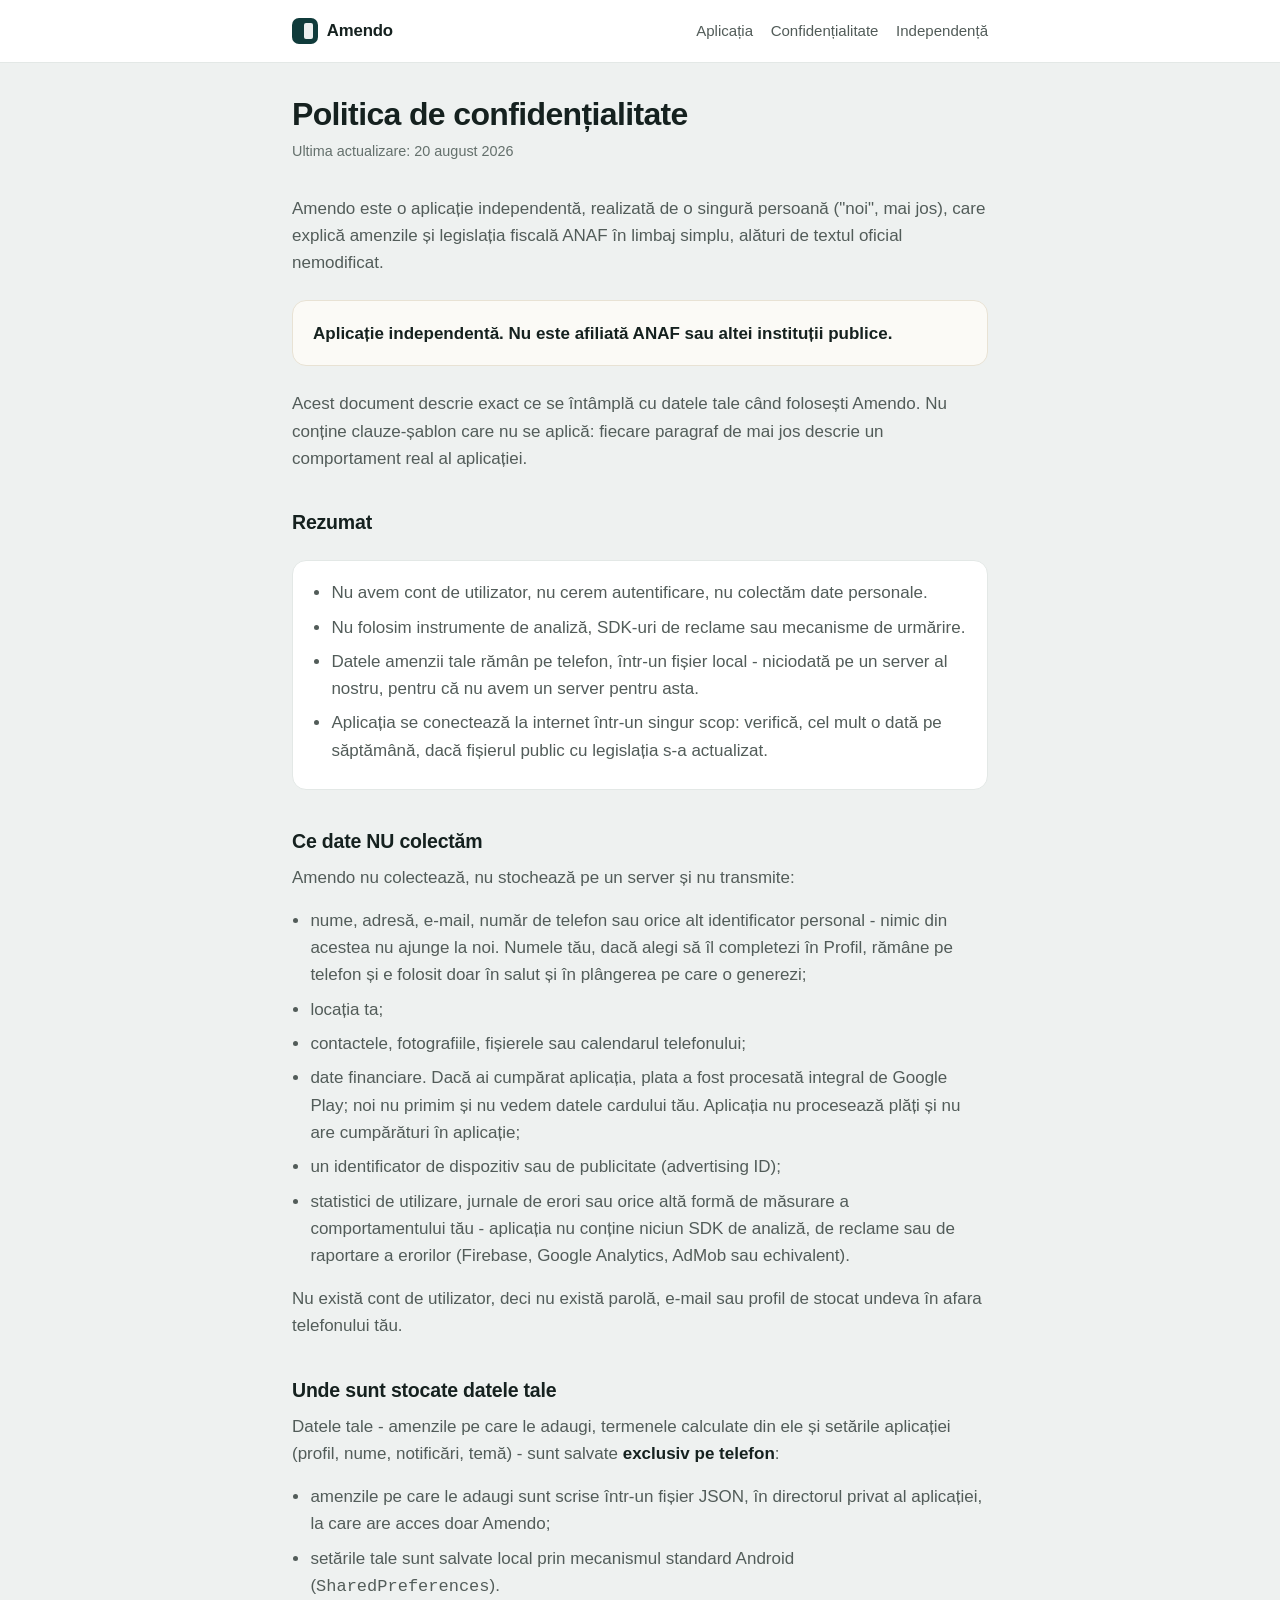
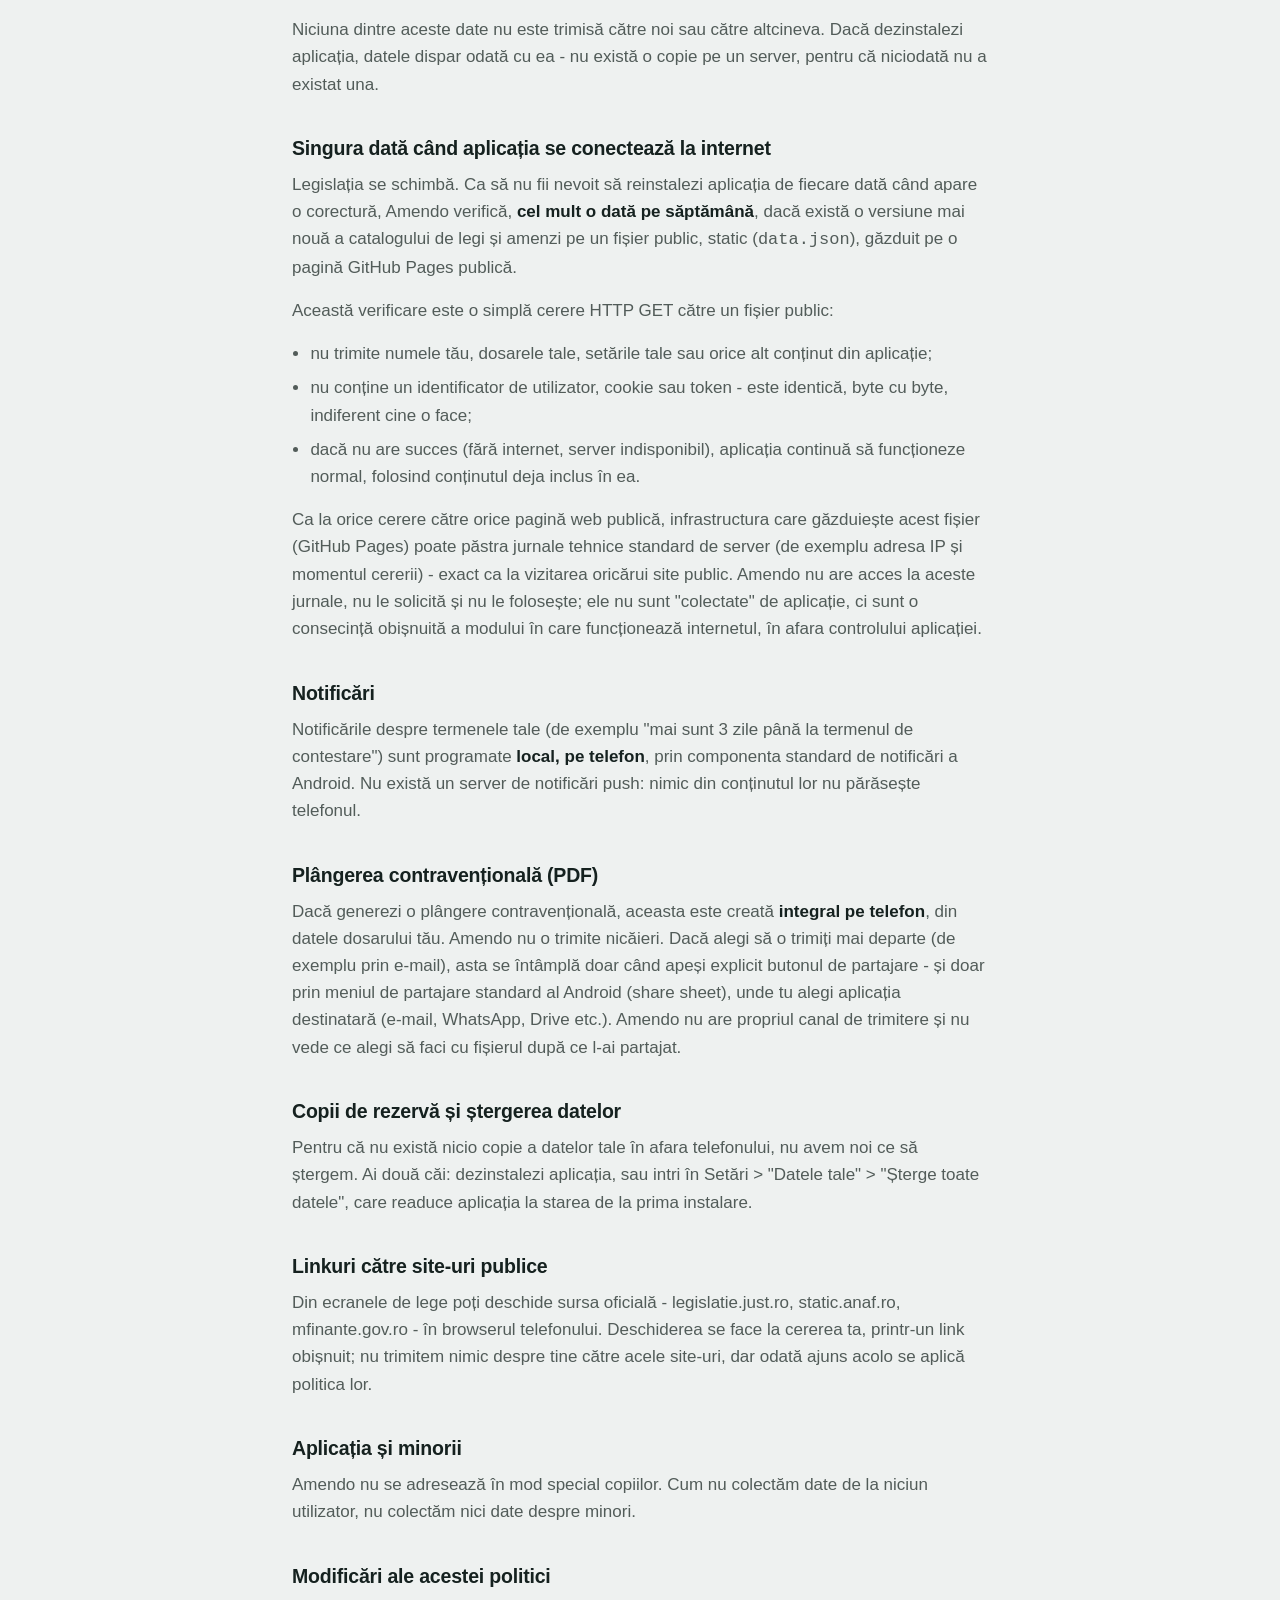
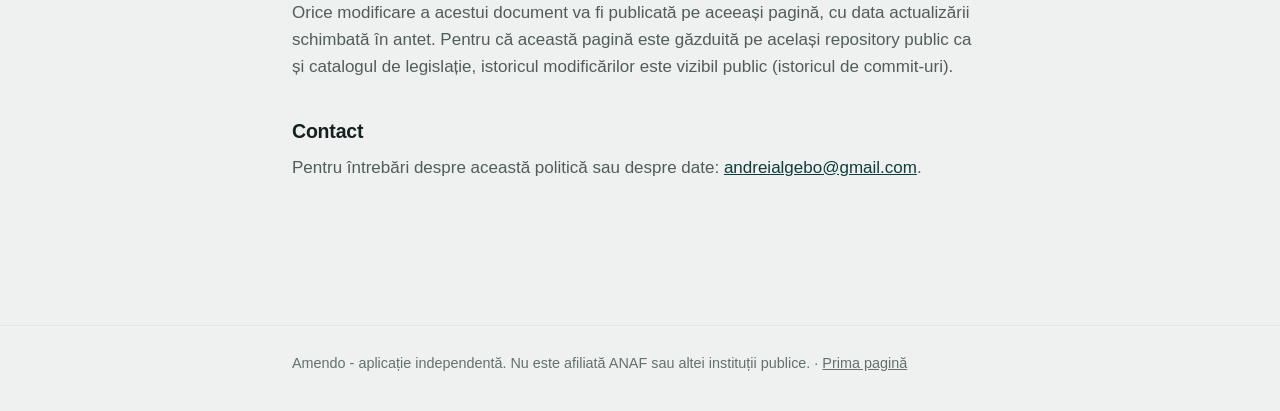
==== confidentialitate.html @ 7123828b "feat: continutul public initial Catalogul de legislatie (10 acte, 75 de contraventii, 17 termene) pl" ====
<!doctype html>
<html lang="ro">
<head>
<meta charset="utf-8">
<meta name="viewport" content="width=device-width, initial-scale=1">
<title>Politica de confidențialitate - Amendo</title>
<meta name="description" content="Ce se întâmplă cu datele tale când folosești Amendo: nimic nu pleacă de pe telefon. Politica de confidențialitate completă.">
<link rel="stylesheet" href="style.css">
</head>
<body>

<header class="site">
  <div class="wrap">
    <a class="mark" href="index.html"><span class="glyph"></span>Amendo</a>
    <nav class="site">
      <a href="index.html">Aplicația</a>
      <a href="confidentialitate.html">Confidențialitate</a>
      <a href="independenta.html">Independență</a>
    </nav>
  </div>
</header>

<main class="wrap">

<h1>Politica de confidențialitate</h1>
<p class="updated">Ultima actualizare: 20 august 2026</p>

<p>Amendo este o aplicație independentă, realizată de o singură persoană
("noi", mai jos), care explică amenzile și legislația fiscală ANAF în limbaj
simplu, alături de textul oficial nemodificat.</p>

<div class="note">
  <p><strong>Aplicație independentă. Nu este afiliată ANAF sau altei
  instituții publice.</strong></p>
</div>

<p>Acest document descrie exact ce se întâmplă cu datele tale când folosești
Amendo. Nu conține clauze-șablon care nu se aplică: fiecare paragraf de mai jos
descrie un comportament real al aplicației.</p>

<h2>Rezumat</h2>

<div class="card">
  <ul>
    <li>Nu avem cont de utilizator, nu cerem autentificare, nu colectăm date
      personale.</li>
    <li>Nu folosim instrumente de analiză, SDK-uri de reclame sau mecanisme de
      urmărire.</li>
    <li>Datele amenzii tale rămân pe telefon, într-un fișier local - niciodată
      pe un server al nostru, pentru că nu avem un server pentru asta.</li>
    <li>Aplicația se conectează la internet într-un singur scop: verifică, cel
      mult o dată pe săptămână, dacă fișierul public cu legislația s-a
      actualizat.</li>
  </ul>
</div>

<h2>Ce date NU colectăm</h2>

<p>Amendo nu colectează, nu stochează pe un server și nu transmite:</p>

<ul>
  <li>nume, adresă, e-mail, număr de telefon sau orice alt identificator
    personal - nimic din acestea nu ajunge la noi. Numele tău, dacă alegi să îl
    completezi în Profil, rămâne pe telefon și e folosit doar în salut și în
    plângerea pe care o generezi;</li>
  <li>locația ta;</li>
  <li>contactele, fotografiile, fișierele sau calendarul telefonului;</li>
  <li>date financiare. Dacă ai cumpărat aplicația, plata a fost procesată
    integral de Google Play; noi nu primim și nu vedem datele cardului tău.
    Aplicația nu procesează plăți și nu are cumpărături în aplicație;</li>
  <li>un identificator de dispozitiv sau de publicitate (advertising ID);</li>
  <li>statistici de utilizare, jurnale de erori sau orice altă formă de
    măsurare a comportamentului tău - aplicația nu conține niciun SDK de
    analiză, de reclame sau de raportare a erorilor (Firebase, Google
    Analytics, AdMob sau echivalent).</li>
</ul>

<p>Nu există cont de utilizator, deci nu există parolă, e-mail sau profil de
stocat undeva în afara telefonului tău.</p>

<h2>Unde sunt stocate datele tale</h2>

<p>Datele tale - amenzile pe care le adaugi, termenele calculate din ele și
setările aplicației (profil, nume, notificări, temă) - sunt salvate
<strong>exclusiv pe telefon</strong>:</p>

<ul>
  <li>amenzile pe care le adaugi sunt scrise într-un fișier JSON, în directorul
    privat al aplicației, la care are acces doar Amendo;</li>
  <li>setările tale sunt salvate local prin mecanismul standard Android
    (<code>SharedPreferences</code>).</li>
</ul>

<p>Niciuna dintre aceste date nu este trimisă către noi sau către altcineva.
Dacă dezinstalezi aplicația, datele dispar odată cu ea - nu există o copie pe
un server, pentru că niciodată nu a existat una.</p>

<h2>Singura dată când aplicația se conectează la internet</h2>

<p>Legislația se schimbă. Ca să nu fii nevoit să reinstalezi aplicația de
fiecare dată când apare o corectură, Amendo verifică, <strong>cel mult o dată
pe săptămână</strong>, dacă există o versiune mai nouă a catalogului de legi și
amenzi pe un fișier public, static (<code>data.json</code>), găzduit pe o
pagină GitHub Pages publică.</p>

<p>Această verificare este o simplă cerere HTTP GET către un fișier public:</p>

<ul>
  <li>nu trimite numele tău, dosarele tale, setările tale sau orice alt
    conținut din aplicație;</li>
  <li>nu conține un identificator de utilizator, cookie sau token - este
    identică, byte cu byte, indiferent cine o face;</li>
  <li>dacă nu are succes (fără internet, server indisponibil), aplicația
    continuă să funcționeze normal, folosind conținutul deja inclus în ea.</li>
</ul>

<p>Ca la orice cerere către orice pagină web publică, infrastructura care
găzduiește acest fișier (GitHub Pages) poate păstra jurnale tehnice standard de
server (de exemplu adresa IP și momentul cererii) - exact ca la vizitarea
oricărui site public. Amendo nu are acces la aceste jurnale, nu le solicită și
nu le folosește; ele nu sunt "colectate" de aplicație, ci sunt o consecință
obișnuită a modului în care funcționează internetul, în afara controlului
aplicației.</p>

<h2>Notificări</h2>

<p>Notificările despre termenele tale (de exemplu "mai sunt 3 zile până la
termenul de contestare") sunt programate <strong>local, pe telefon</strong>,
prin componenta standard de notificări a Android. Nu există un server de
notificări push: nimic din conținutul lor nu părăsește telefonul.</p>

<h2>Plângerea contravențională (PDF)</h2>

<p>Dacă generezi o plângere contravențională, aceasta este creată
<strong>integral pe telefon</strong>, din datele dosarului tău. Amendo nu o
trimite nicăieri. Dacă alegi să o trimiți mai departe (de exemplu prin
e-mail), asta se întâmplă doar când apeși explicit butonul de partajare - și
doar prin meniul de partajare standard al Android (share sheet), unde tu alegi
aplicația destinatară (e-mail, WhatsApp, Drive etc.). Amendo nu are propriul
canal de trimitere și nu vede ce alegi să faci cu fișierul după ce l-ai
partajat.</p>

<h2>Copii de rezervă și ștergerea datelor</h2>

<p>Pentru că nu există nicio copie a datelor tale în afara telefonului, nu avem
noi ce să ștergem. Ai două căi: dezinstalezi aplicația, sau intri în Setări
&gt; "Datele tale" &gt; "Șterge toate datele", care readuce aplicația la starea
de la prima instalare.</p>

<h2>Linkuri către site-uri publice</h2>

<p>Din ecranele de lege poți deschide sursa oficială - legislatie.just.ro,
static.anaf.ro, mfinante.gov.ro - în browserul telefonului. Deschiderea se face
la cererea ta, printr-un link obișnuit; nu trimitem nimic despre tine către
acele site-uri, dar odată ajuns acolo se aplică politica lor.</p>

<h2>Aplicația și minorii</h2>

<p>Amendo nu se adresează în mod special copiilor. Cum nu colectăm date de la
niciun utilizator, nu colectăm nici date despre minori.</p>

<h2>Modificări ale acestei politici</h2>

<p>Orice modificare a acestui document va fi publicată pe aceeași pagină, cu
data actualizării schimbată în antet. Pentru că această pagină este găzduită pe
același repository public ca și catalogul de legislație, istoricul modificărilor
este vizibil public (istoricul de commit-uri).</p>

<h2>Contact</h2>

<p>Pentru întrebări despre această politică sau despre date:
<a href="mailto:andreialgebo@gmail.com">andreialgebo@gmail.com</a>.</p>

</main>

<footer class="site">
  <div class="wrap">
    Amendo - aplicație independentă. Nu este afiliată ANAF sau altei instituții
    publice. &middot; <a href="index.html">Prima pagină</a>
  </div>
</footer>

</body>
</html>
---- style.css ----
/* Amendo - pagini publice.
   Paleta este preluata din lib/theme.dart (rolurile light/dark), ca site-ul
   si aplicatia sa arate ca acelasi produs. Fara CDN, fara fonturi remote:
   stiva de sistem, cu aceleasi proportii ca in aplicatie. */

:root {
  --bg: #EEF1F0;
  --card: #FFFFFF;
  --ink: #15211F;
  --secondary: #525C59;
  --muted: #64706C;
  --brand: #103B3B;
  --on-brand: #FFFFFF;
  --line: #E3E8E6;
  --paper: #FBFAF6;
  --paper-line: #E8E2D4;
  --gold: #7D5F30;
  --radius: 14px;
}

@media (prefers-color-scheme: dark) {
  :root {
    --bg: #0F1513;
    --card: #17201D;
    --ink: #E8ECEA;
    --secondary: #B6C0BB;
    --muted: #96A09B;
    --brand: #9BC4B8;
    --on-brand: #0B2B2B;
    --line: #243029;
    --paper: #1A1714;
    --paper-line: #2E2A24;
    --gold: #C3A87B;
  }
}

* { box-sizing: border-box; }

html { -webkit-text-size-adjust: 100%; }

body {
  margin: 0;
  background: var(--bg);
  color: var(--ink);
  font-family: "Hanken Grotesk", -apple-system, BlinkMacSystemFont, "Segoe UI",
    Roboto, "Helvetica Neue", Arial, sans-serif;
  font-size: 17px;
  line-height: 1.6;
  -webkit-font-smoothing: antialiased;
}

.wrap {
  max-width: 46rem;
  margin: 0 auto;
  padding: 2rem 1.25rem 5rem;
}

/* ---- antet ---- */

header.site {
  border-bottom: 1px solid var(--line);
  background: var(--card);
}

header.site .wrap {
  padding: 1.1rem 1.25rem;
  display: flex;
  align-items: center;
  gap: .75rem;
  flex-wrap: wrap;
}

.mark {
  display: inline-flex;
  align-items: center;
  gap: .55rem;
  font-weight: 650;
  font-size: 1.05rem;
  letter-spacing: -0.01em;
  color: var(--ink);
  text-decoration: none;
}

.mark .glyph {
  width: 26px;
  height: 26px;
  border-radius: 7px;
  background: var(--brand);
  display: inline-block;
  position: relative;
  flex: none;
}

.mark .glyph::after {
  content: "";
  position: absolute;
  inset: 5px 5px 5px 12px;
  border-radius: 2px;
  background: var(--on-brand);
  opacity: .92;
}

nav.site { margin-left: auto; display: flex; gap: 1.1rem; flex-wrap: wrap; }

nav.site a {
  color: var(--secondary);
  text-decoration: none;
  font-size: .94rem;
  font-weight: 500;
}

nav.site a:hover { color: var(--ink); text-decoration: underline; }

/* ---- text ---- */

h1 {
  font-size: 2rem;
  line-height: 1.2;
  letter-spacing: -0.02em;
  font-weight: 680;
  margin: 0 0 .4rem;
}

h2 {
  font-size: 1.22rem;
  line-height: 1.3;
  font-weight: 640;
  margin: 2.4rem 0 .6rem;
  letter-spacing: -0.01em;
}

h3 { font-size: 1.02rem; font-weight: 620; margin: 1.6rem 0 .4rem; }

p, li { color: var(--secondary); }

p { margin: 0 0 1rem; }

ul { padding-left: 1.15rem; margin: 0 0 1rem; }

li { margin-bottom: .45rem; }

strong { color: var(--ink); font-weight: 620; }

a { color: var(--brand); }

.lede {
  font-size: 1.1rem;
  color: var(--secondary);
  margin-bottom: 1.6rem;
}

.updated {
  color: var(--muted);
  font-size: .9rem;
  margin: 0 0 2rem;
}

/* ---- componente ---- */

.card {
  background: var(--card);
  border: 1px solid var(--line);
  border-radius: var(--radius);
  padding: 1.15rem 1.25rem;
  margin: 1.5rem 0;
}

.card p:last-child, .card ul:last-child { margin-bottom: 0; }

.note {
  background: var(--paper);
  border: 1px solid var(--paper-line);
  border-radius: var(--radius);
  padding: 1.15rem 1.25rem;
  margin: 1.5rem 0;
}

.note p:last-child { margin-bottom: 0; }

.pill {
  display: inline-block;
  background: var(--brand);
  color: var(--on-brand);
  border-radius: 999px;
  padding: .16rem .7rem;
  font-size: .82rem;
  font-weight: 600;
  letter-spacing: .01em;
}

footer.site {
  border-top: 1px solid var(--line);
  margin-top: 3rem;
}

footer.site .wrap {
  padding: 1.6rem 1.25rem 2.4rem;
  color: var(--muted);
  font-size: .9rem;
}

footer.site a { color: var(--muted); }

@media (max-width: 34rem) {
  body { font-size: 16px; }
  h1 { font-size: 1.6rem; }
  .wrap { padding: 1.5rem 1.1rem 3.5rem; }
}
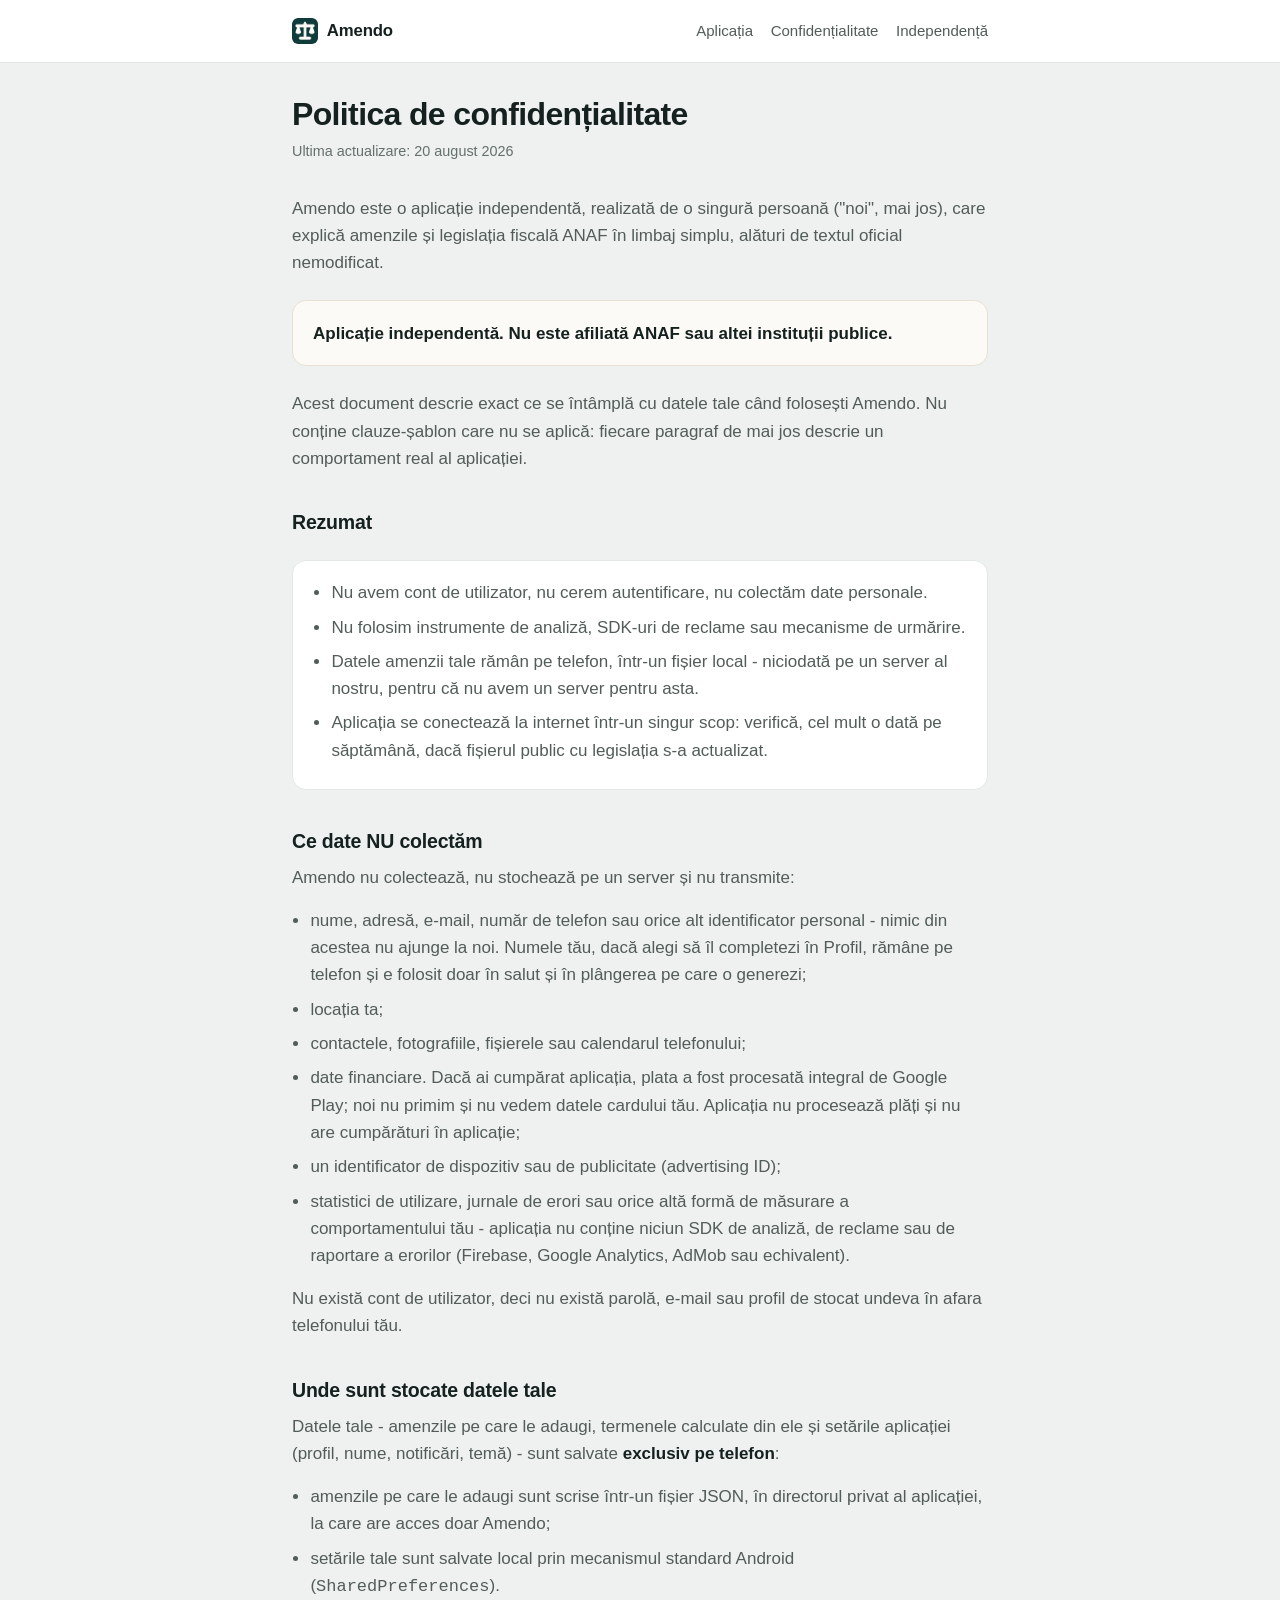
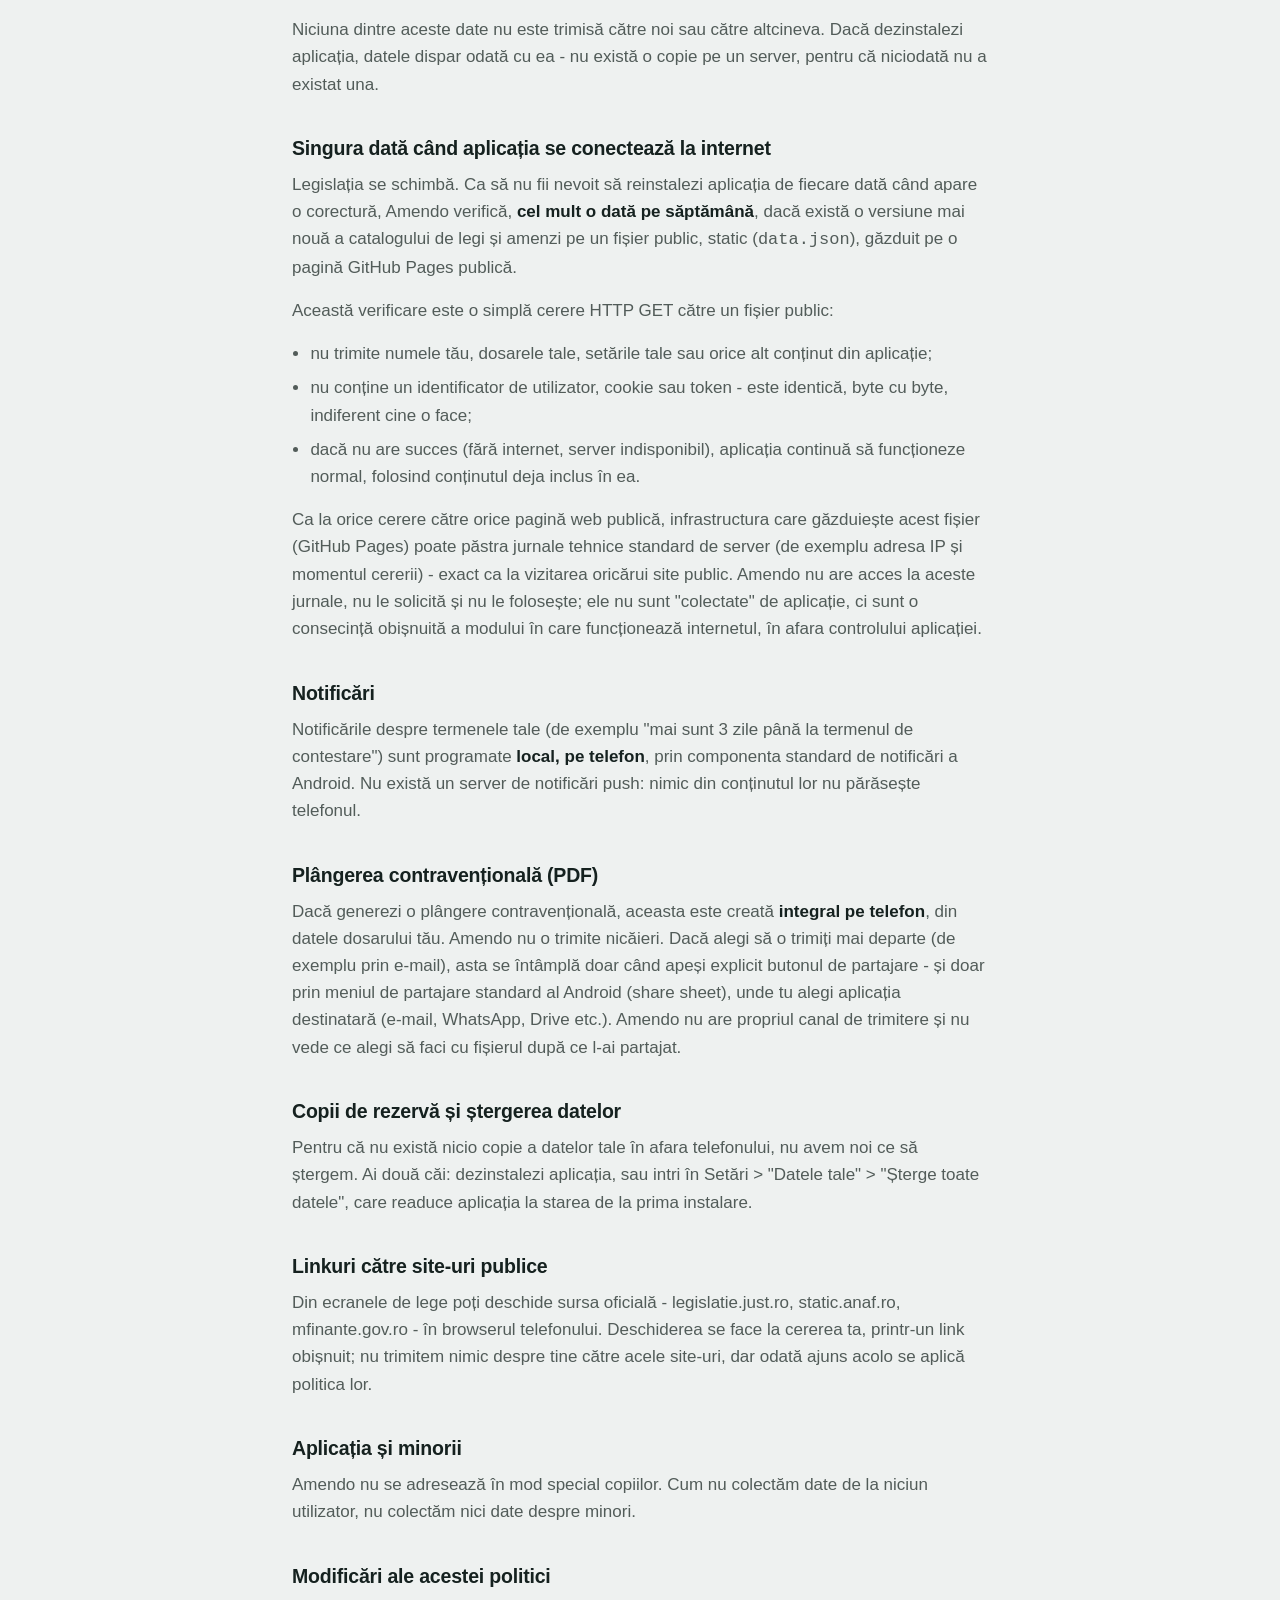
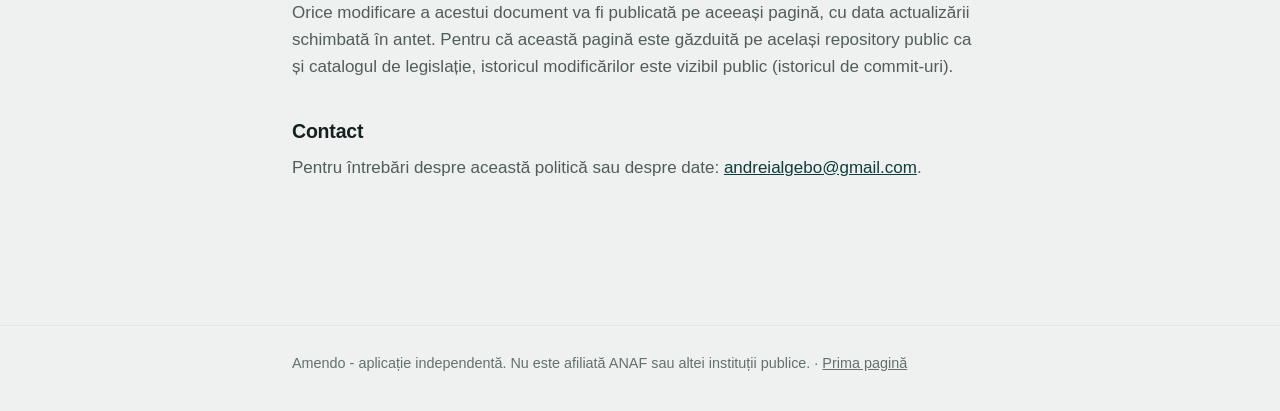
==== commit a6d898b6: "feat: marca "Balanța" pe paginile publice Favicon si marca din antet folosesc acum icoana reala a ap" ====
--- a/confidentialitate.html
+++ b/confidentialitate.html
@@ -5,13 +5,16 @@
 <meta name="viewport" content="width=device-width, initial-scale=1">
 <title>Politica de confidențialitate - Amendo</title>
 <meta name="description" content="Ce se întâmplă cu datele tale când folosești Amendo: nimic nu pleacă de pe telefon. Politica de confidențialitate completă.">
+<link rel="icon" type="image/png" sizes="32x32" href="favicon-32.png">
+<link rel="icon" type="image/png" sizes="16x16" href="favicon-16.png">
+<link rel="apple-touch-icon" href="icon-128.png">
 <link rel="stylesheet" href="style.css">
 </head>
 <body>
 
 <header class="site">
   <div class="wrap">
-    <a class="mark" href="index.html"><span class="glyph"></span>Amendo</a>
+    <a class="mark" href="index.html"><img class="glyph" src="icon-128.png" width="26" height="26" alt="">Amendo</a>
     <nav class="site">
       <a href="index.html">Aplicația</a>
       <a href="confidentialitate.html">Confidențialitate</a>
--- a/style.css
+++ b/style.css
@@ -84,20 +84,9 @@
 .mark .glyph {
   width: 26px;
   height: 26px;
-  border-radius: 7px;
-  background: var(--brand);
-  display: inline-block;
-  position: relative;
+  border-radius: 6px;
+  display: block;
   flex: none;
-}
-
-.mark .glyph::after {
-  content: "";
-  position: absolute;
-  inset: 5px 5px 5px 12px;
-  border-radius: 2px;
-  background: var(--on-brand);
-  opacity: .92;
 }
 
 nav.site { margin-left: auto; display: flex; gap: 1.1rem; flex-wrap: wrap; }
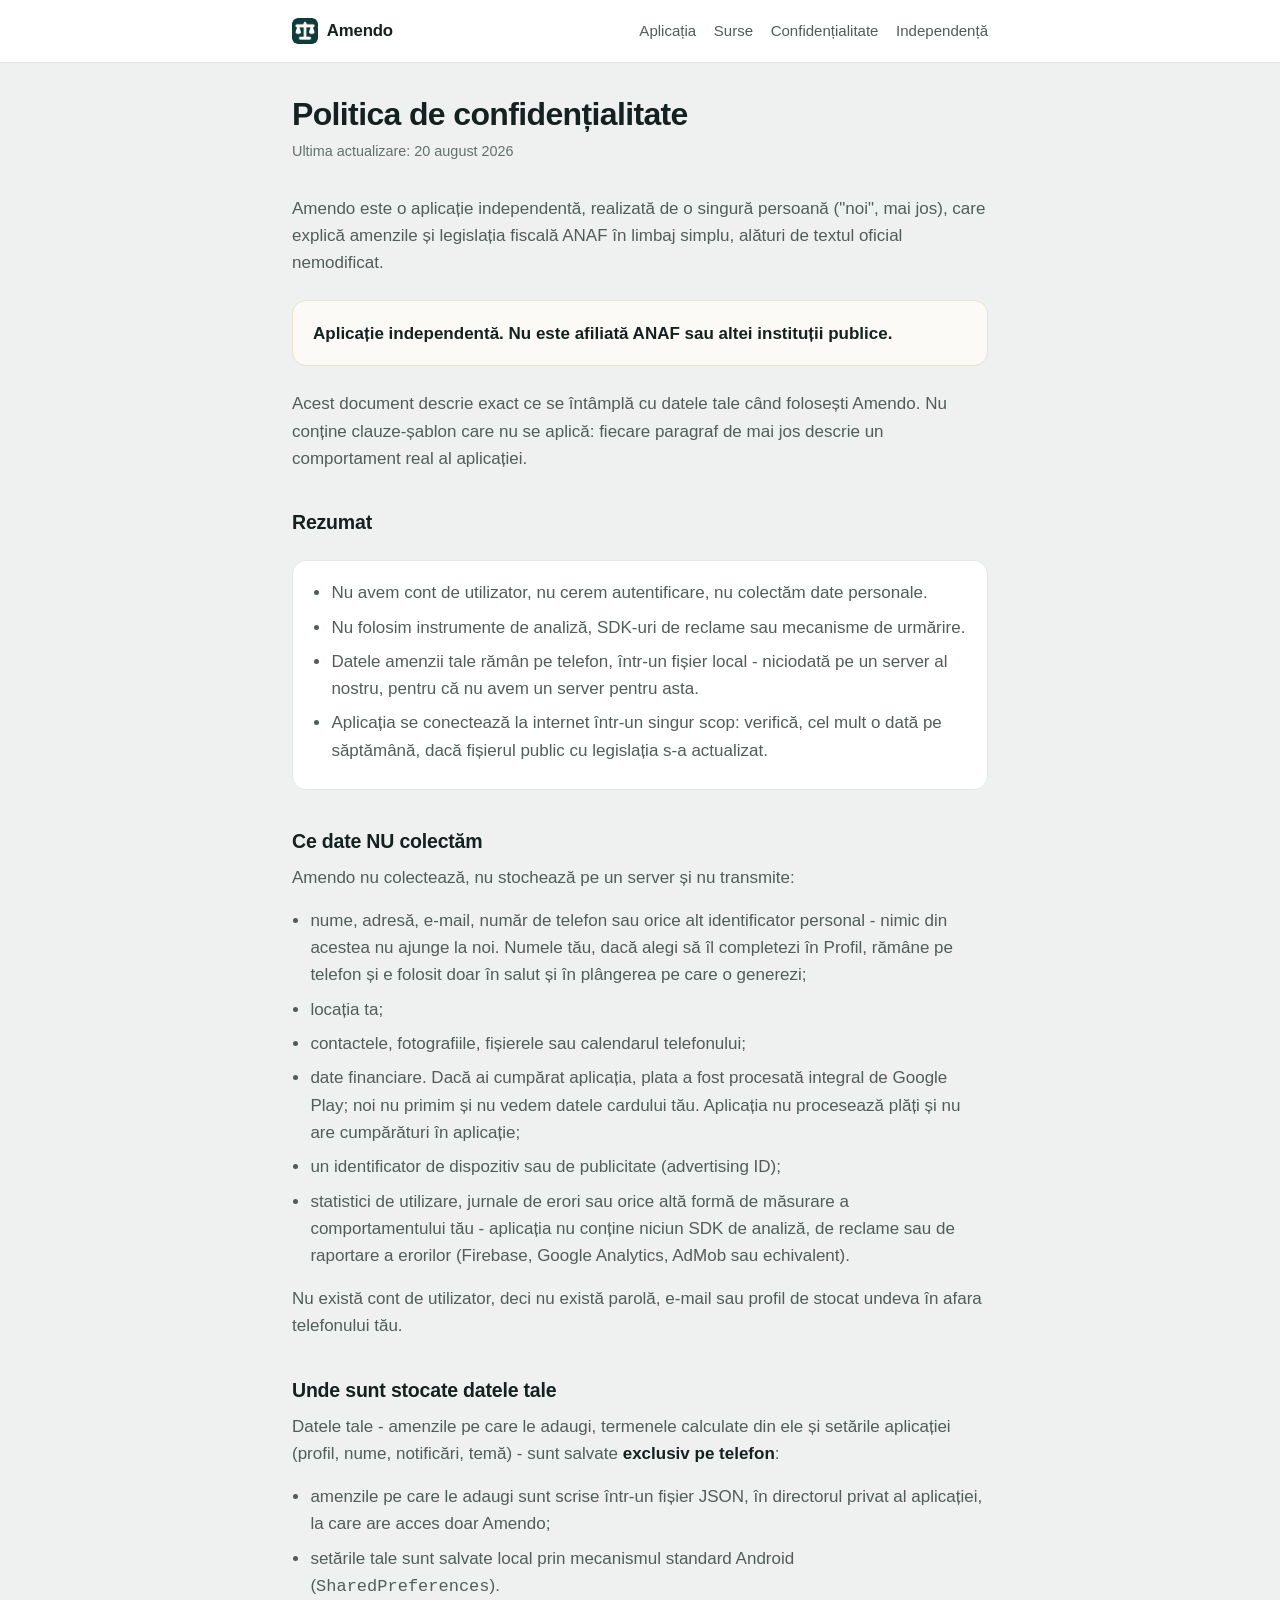
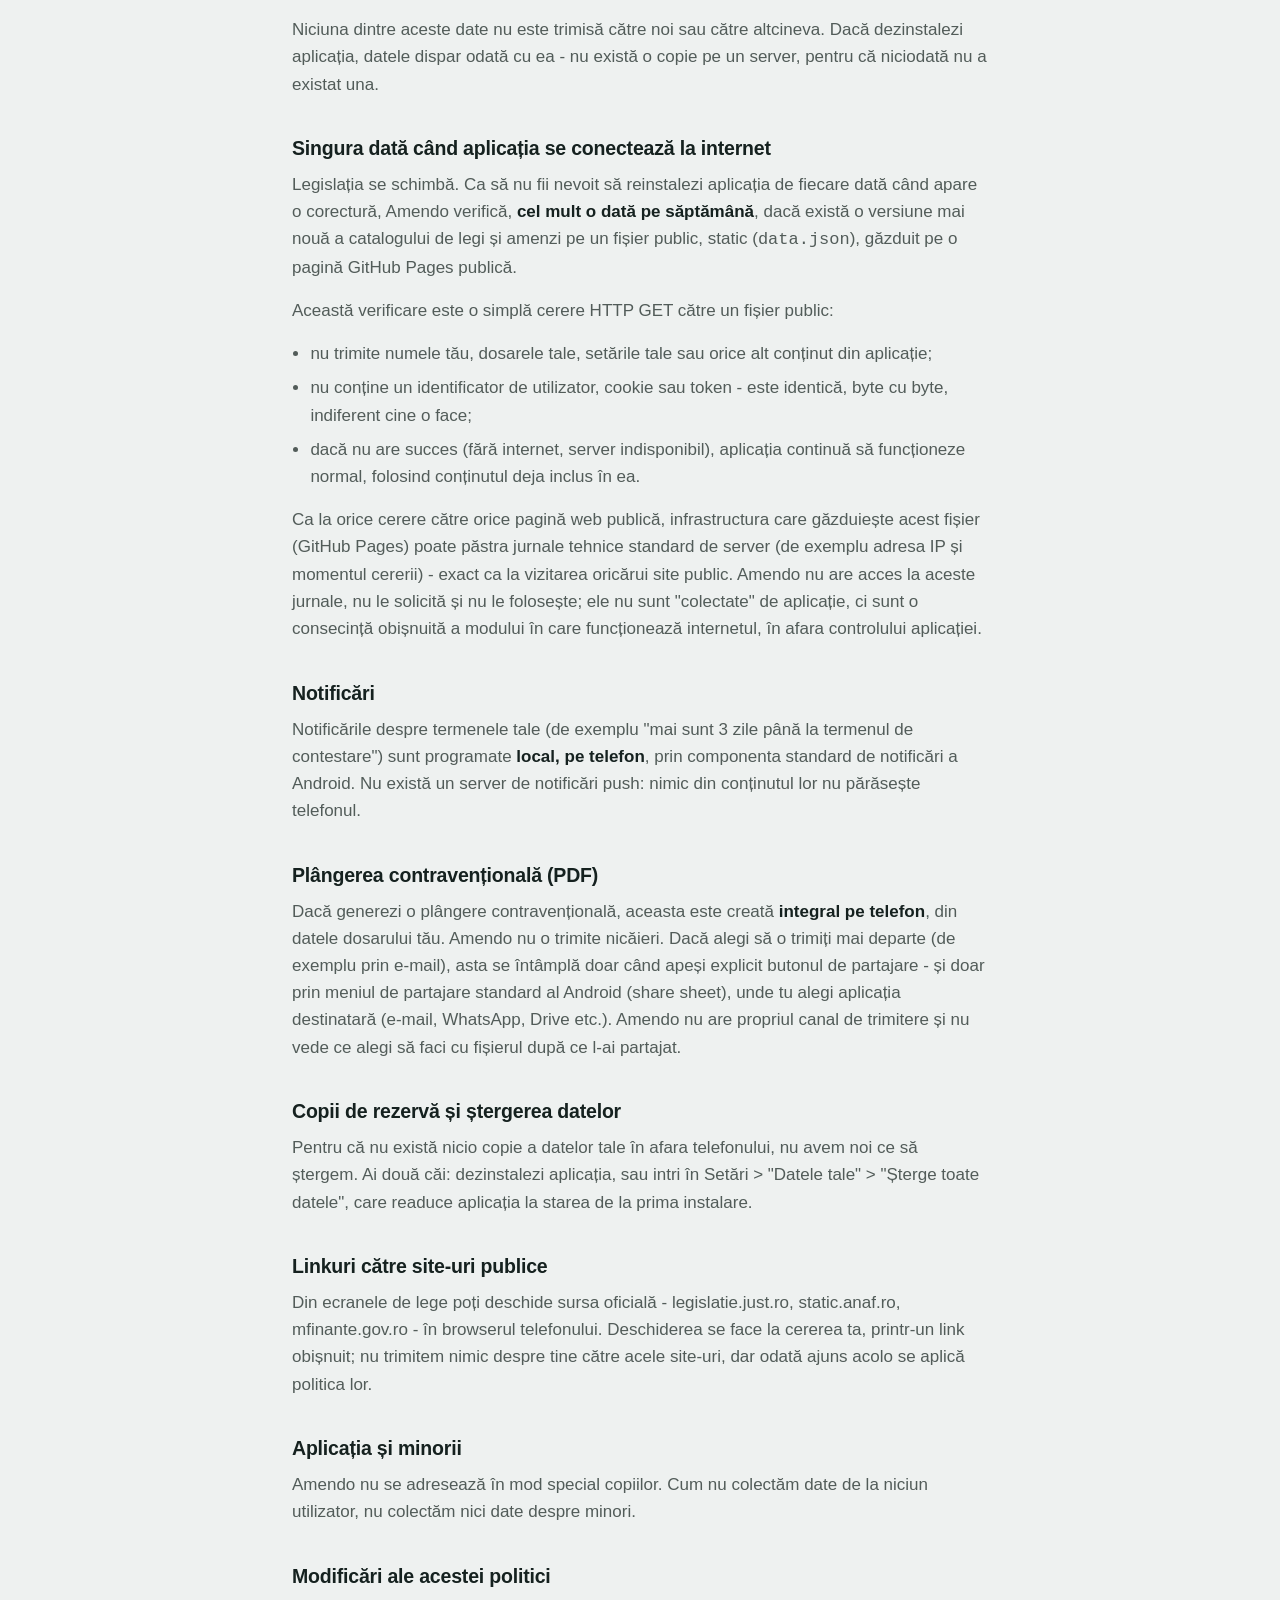
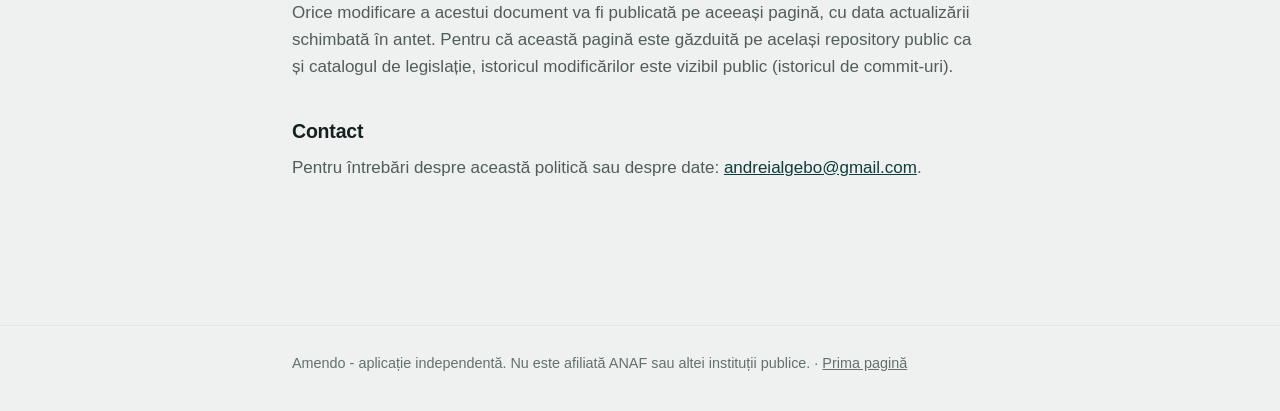
==== commit df781d3e: "feat: pagina de surse oficiale + catalogul v3 Google Play a respins actualizarea pe 9 septembrie 202" ====
--- a/confidentialitate.html
+++ b/confidentialitate.html
@@ -17,6 +17,7 @@
     <a class="mark" href="index.html"><img class="glyph" src="icon-128.png" width="26" height="26" alt="">Amendo</a>
     <nav class="site">
       <a href="index.html">Aplicația</a>
+      <a href="surse.html">Surse</a>
       <a href="confidentialitate.html">Confidențialitate</a>
       <a href="independenta.html">Independență</a>
     </nav>
